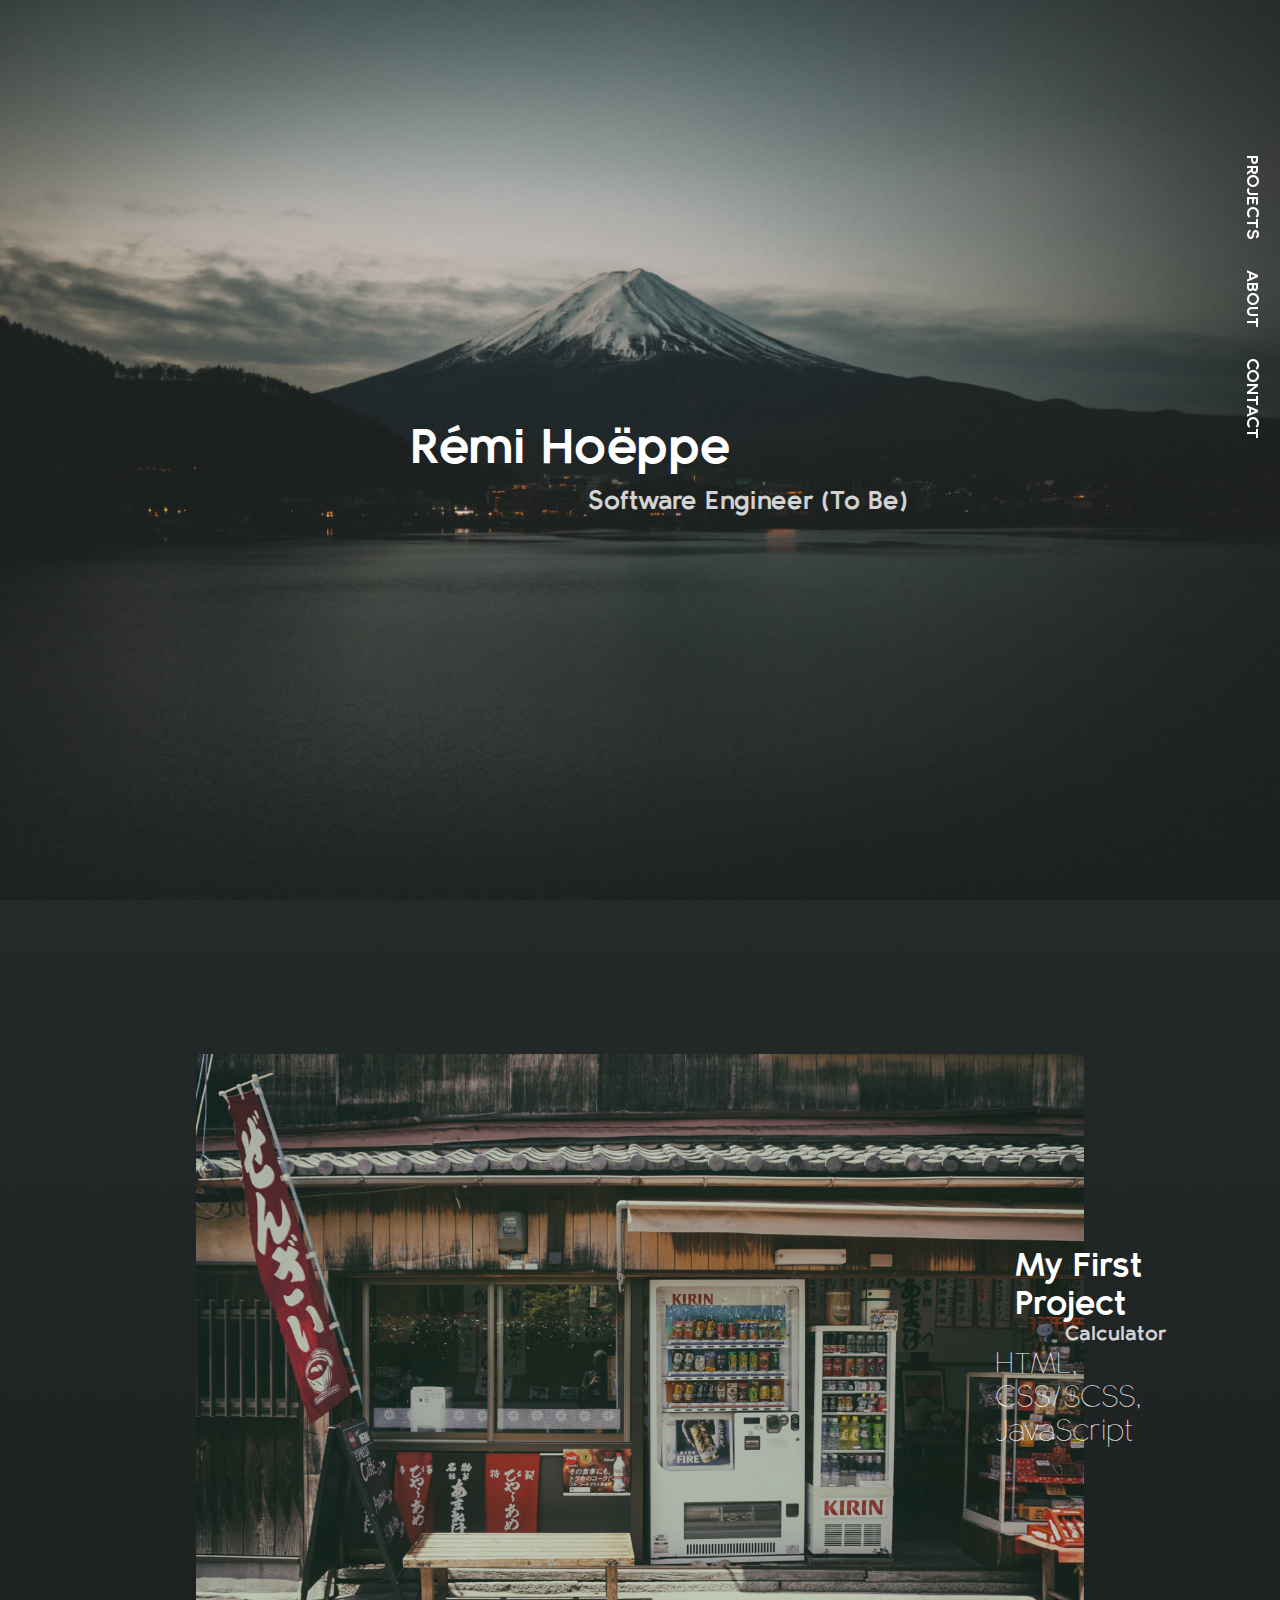
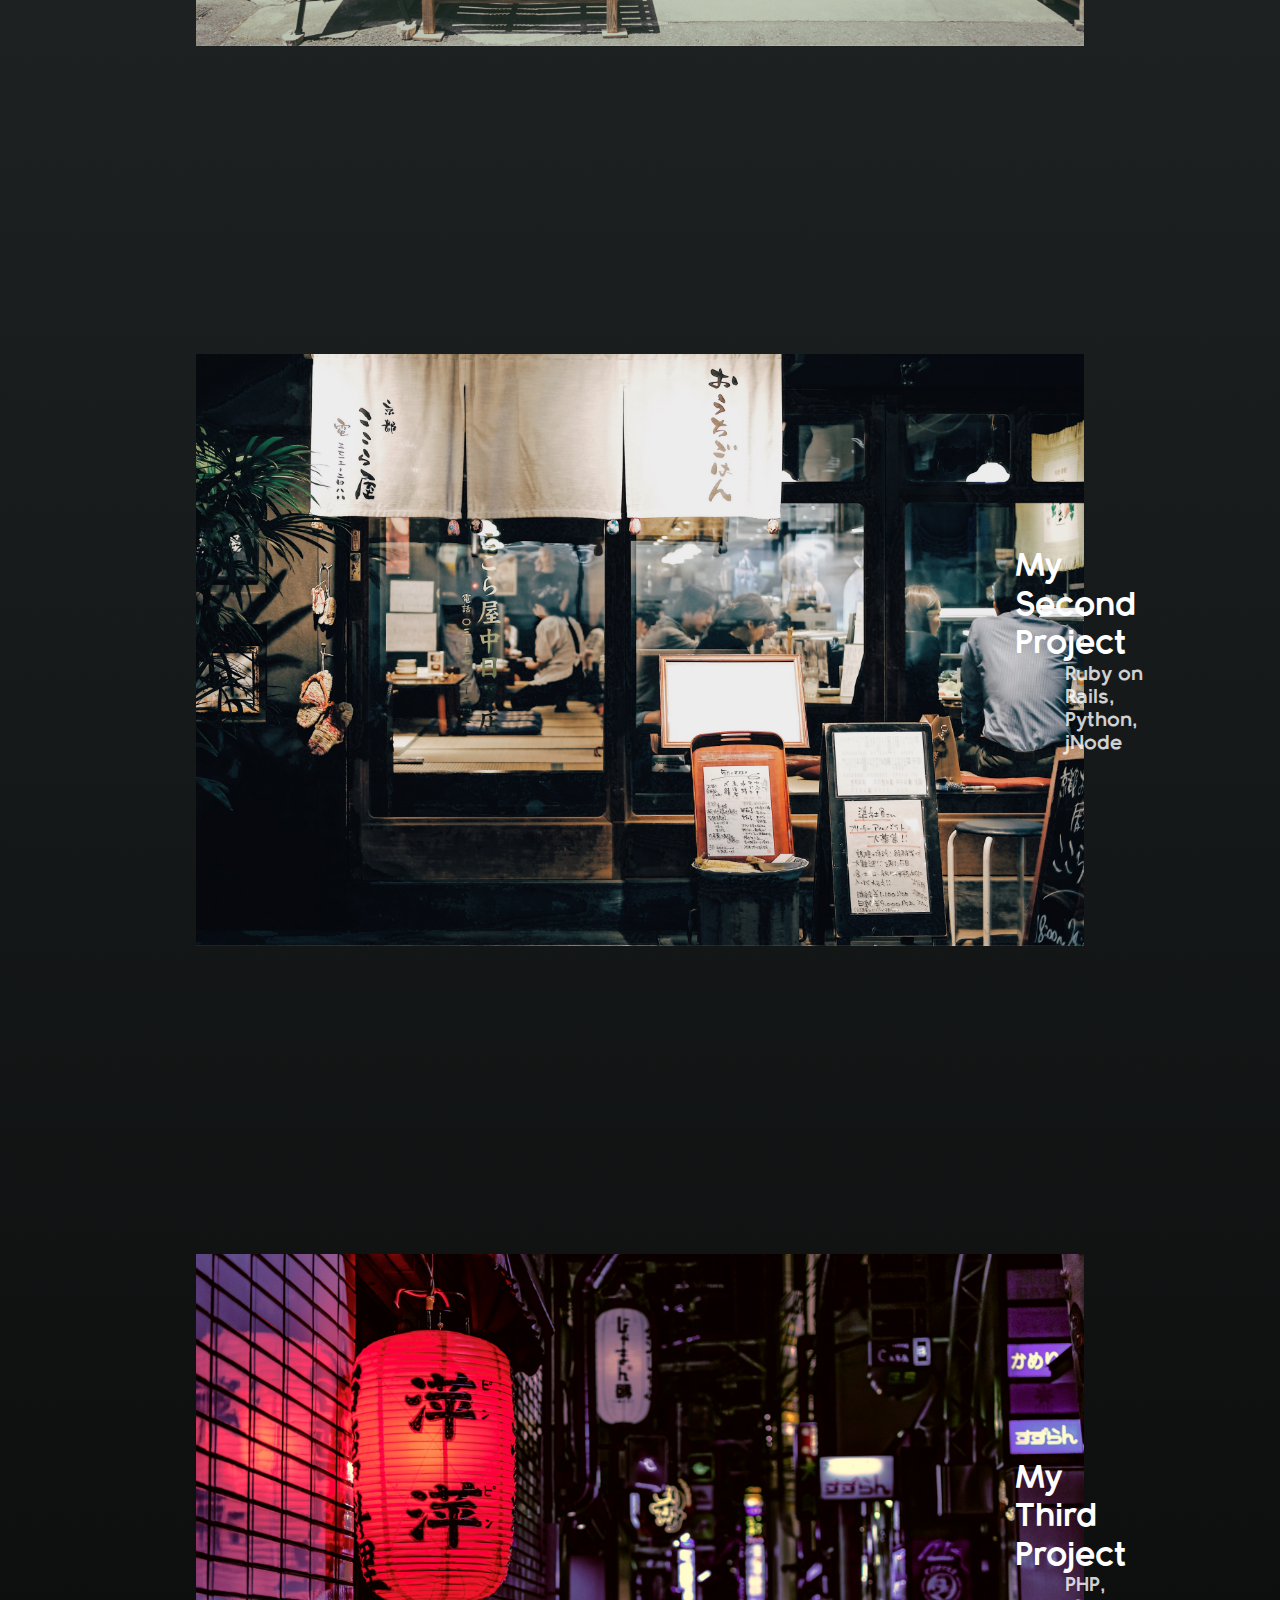
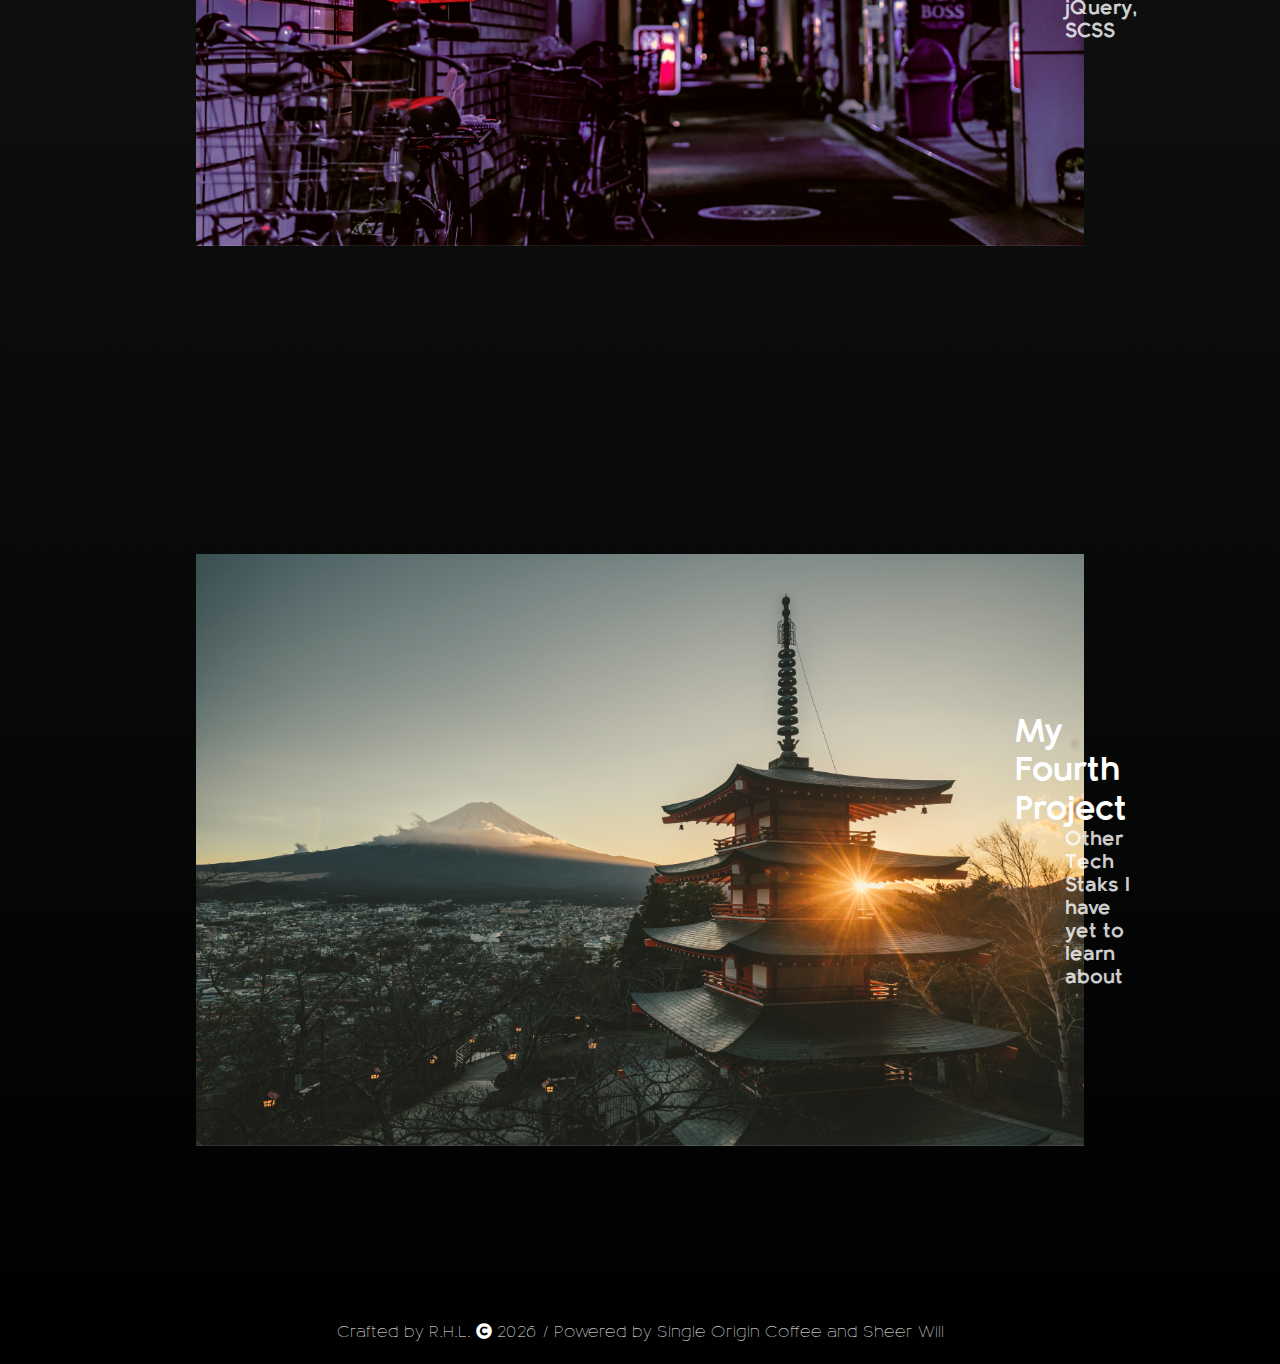
==== index.html @ f12de553 "First Commit" ====
<!DOCTYPE html>
<html lang="en">
<head>
  <meta charset="UTF-8">
  <meta name="viewport" content="width=device-width, initial-scale=1.0">
  <link rel="stylesheet" href="https://stackpath.bootstrapcdn.com/bootstrap/4.5.2/css/bootstrap.min.css">
  <link rel="stylesheet" href="style.css">
  <link rel="stylesheet" href="fonts.css">
  <link rel="stylesheet" href="https://cdnjs.cloudflare.com/ajax/libs/font-awesome/5.15.2/css/all.min.css">
 

  <title>Who's Rémi?</title>
</head>
<body>

<!-- START OF THE NAV BAR -->

<!-- Add Media Query to have nav bar fixed on top of screen -->
  
<nav class="nav">
    <ul>
      <li>
        <a href="index.html">Projects</a>
       </li>
       <li>
        <a href="about.html">About</a>
       </li>
       <li>
        <a href="contact.html">Contact</a>
       </li>
    </ul>
  </nav>

<!-- END OF THE NAV BAR -->
  
<!-- START HEADER // BACKGROUND -->

<!-- Add Media Query to center h1+h2 above each other -->

    <header class="header header__home">
      <div class="header__main">
        <h1>Rémi Hoëppe</h1>
        <h2>Software Engineer (To Be)</h2>
      </div>
    </header>

<!-- END HEADER // BACKGROUND -->

<!-- START OF MAIN PART SECTIONS -->
<!-- Media query on <a> to turn off flex on anchcor tag
  + set width of image to appropiate size
    + increase font size for h1 + h2
    + center text + 
    reduce maring/padding -->

  <div class="container">
    
    <section class="section">

      <div class="section__frame">
       <a href="project1.html"> 
         <img src="Images/frame2.jpg">
          <div class="section__text">
            <h1>My First Project</h1>
            <h2>Calculator</h2>
            <h3>HTML, CSS/SCSS, JavaScript</h3>
          </div>
        </a>
      </div>
    </section>

    <section class="section">
      <div class="section__frame">
        <a href="project2.html">
          <img src="Images/frame3.jpg">
          <div class="section__text">
            <h1>My Second Project</h1>
            <h2>Ruby on Rails, Python, jNode</h2>

          </div>
        </a>
      </div>
    </section>

    <section class="section">
      <div class="section__frame">
        <a href="project3.html">
        <img src="Images/frame4.jpg">
        
        
        <div class="section__text">
          <h1>My Third Project</h1>
          <h2>PHP, jQuery, SCSS</h2>
        </div>
        </a>
      </div>
    </section>

    <section class="section">
      <div class="section__frame">
        <a href="project4.html">
        <img src="Images/frame5.jpg">
        
        <div class="section__text">

          <h1>My Fourth Project</h1>
          <h2>Other Tech Staks I have yet to learn about</h2>

        </div>
        </a>
      </div>
    </section>
  
  </div>

<!-- END OF MAIN PART SECTIONS -->


    <div class="row">
      <div class="col">
        <p class="footer__text">
          Crafted by R.H.L. <i class="fas fa-copyright"></i> 
          <script>document.write(new Date().getFullYear())</script>
          / Powered by Single Origin Coffee and Sheer Will</p>
      </div>
    </div>
  

</body>
</html>
---- style.css ----
body {
  margin: 0px;
  padding: 0px;
  background: #222;
  background-image: -webkit-gradient(linear, left top, left bottom, from(#2d3333), to(black));
  background-image: linear-gradient(#2d3333, black);
  font-family: Bambino-New,Arial, Helvetica, sans-serif;
  color: white;
}

.nav {
  position: fixed;
  -webkit-transform-origin: top left;
          transform-origin: top left;
  left: 100%;
  -webkit-transform: rotate(90deg);
          transform: rotate(90deg);
  margin-top: 100px;
}

.nav ul {
  padding: 0px;
  display: -webkit-box;
  display: -ms-flexbox;
  display: flex;
  -webkit-box-pack: space-evenly;
      -ms-flex-pack: space-evenly;
          justify-content: space-evenly;
  -webkit-margin-before: 1em;
          margin-block-start: 1em;
  -webkit-margin-after: 1em;
          margin-block-end: 1em;
  -webkit-margin-start: 0px;
          margin-inline-start: 0px;
  -webkit-margin-end: 0px;
          margin-inline-end: 0px;
  -webkit-padding-start: 40px;
          padding-inline-start: 40px;
}

.nav ul li {
  list-style-type: none;
}

.nav ul li a {
  padding: 15px;
  color: white;
  font-weight: bold;
  text-decoration: none;
  text-transform: uppercase;
}

.nav ul li a:hover {
  -webkit-text-decoration: line-through 2px #222222;
          text-decoration: line-through 2px #222222;
}

@media (max-width: 768px) {
  .nav {
    position: initial;
    -webkit-transform: none;
            transform: none;
    margin: 0px;
    padding: 0px;
    display: -webkit-box;
    display: -ms-flexbox;
    display: flex;
    -ms-flex-pack: distribute;
        justify-content: space-around;
  }
  .nav ul {
    margin: 10px 0px 5px 0px;
    padding: 0px;
  }
}

.header {
  background-size: cover;
  background-position-x: center;
  height: 100vh;
  display: -webkit-box;
  display: -ms-flexbox;
  display: flex;
  -webkit-box-pack: center;
      -ms-flex-pack: center;
          justify-content: center;
}

.header__home {
  background-image: url("Images/fujisan1.jpg");
}

.header__project1 {
  background-image: url("Images/frame2.jpg");
}

.header__project2 {
  background-image: url("Images/frame3.jpg");
}

.header__project3 {
  background-image: url("Images/frame4.jpg");
}

.header__project4 {
  background-image: url("Images/frame5.jpg");
}

.header__main {
  position: relative;
  top: 46%;
  height: -webkit-fit-content;
  height: -moz-fit-content;
  height: fit-content;
}

.header h1 {
  margin: 0px;
  position: relative;
  right: 50px;
  font-size: 48px;
  font-weight: bold;
  line-height: 1.35;
}

.header h2 {
  margin: 20px;
  font-size: 24px;
  position: relative;
  left: 30%;
  bottom: 15px;
  opacity: 0.8;
  font-weight: bold;
  line-height: 1.35;
}

@media (max-width: 768px) {
  .header__main {
    top: 40%;
  }
  .header h1 {
    position: initial;
    text-align: center;
  }
  .header h2 {
    position: initial;
    text-align: center;
  }
}

.section {
  height: 100vh;
  display: -webkit-box;
  display: -ms-flexbox;
  display: flex;
  -webkit-box-pack: center;
      -ms-flex-pack: center;
          justify-content: center;
}

.section__frame {
  width: 80%;
  display: -webkit-box;
  display: -ms-flexbox;
  display: flex;
  -webkit-box-align: center;
      -ms-flex-align: center;
          align-items: center;
}

.section__frame a {
  display: -webkit-box;
  display: -ms-flexbox;
  display: flex;
  -webkit-box-align: center;
      -ms-flex-align: center;
          align-items: center;
  color: white;
  text-decoration: none;
}

.section__frame a:hover {
  cursor: crosshair;
}

.section__frame img {
  width: 66%;
  max-height: 66vh;
  width: 100%;
}

.section__text {
  position: relative;
  right: 10%;
  text-shadow: 2px;
}

.section__text h1 {
  font-size: 2.5vw;
  margin: 0px 20px;
  font-weight: bold;
}

.section__text h2 {
  opacity: 0.8;
  margin: 0px 70px;
  margin-right: 0px;
  font-size: 1.5vw;
  font-weight: bold;
}

@media (max-width: 768px) {
  .container {
    margin-top: 100px;
  }
  .section {
    display: initial;
    height: 600px;
  }
  .section__text {
    position: initial;
    right: 0%;
    text-align: center;
  }
  .section__text h1 {
    margin: 0px;
    margin: 20px 0px;
    font-size: 30px;
  }
  .section__text h2 {
    margin: 0px;
    margin: 20px 0px 50px 0px;
    font-size: 20px;
  }
  .section__frame {
    width: 100%;
    border: 2px solid white;
    margin: 10px 0px;
  }
  .section__frame a {
    display: initial;
  }
}

.footer__text {
  text-align: center;
  margin: 20px;
}
/*# sourceMappingURL=style.css.map */
---- fonts.css ----
@font-face {
    font-family: Bambino-New;
    src: url(Font/BambinoNew-Regular.ttf);
  }
  
  @font-face {
    font-family: Bambino-New;
    src: url(Font/BambinoNew-Bold.ttf);
    font-weight: bold;
  }

  @font-face {
    font-family: Bambino-New;
    src: url(Font/BambinoNew-Thin.ttf);
    font-weight: thin;
  }

  @font-face {
    font-family: Bambino-New;
    src: url(Font/BambinoNew-BlackItalic.ttf);
    font-weight: 700;
    font-style: italic;
  }
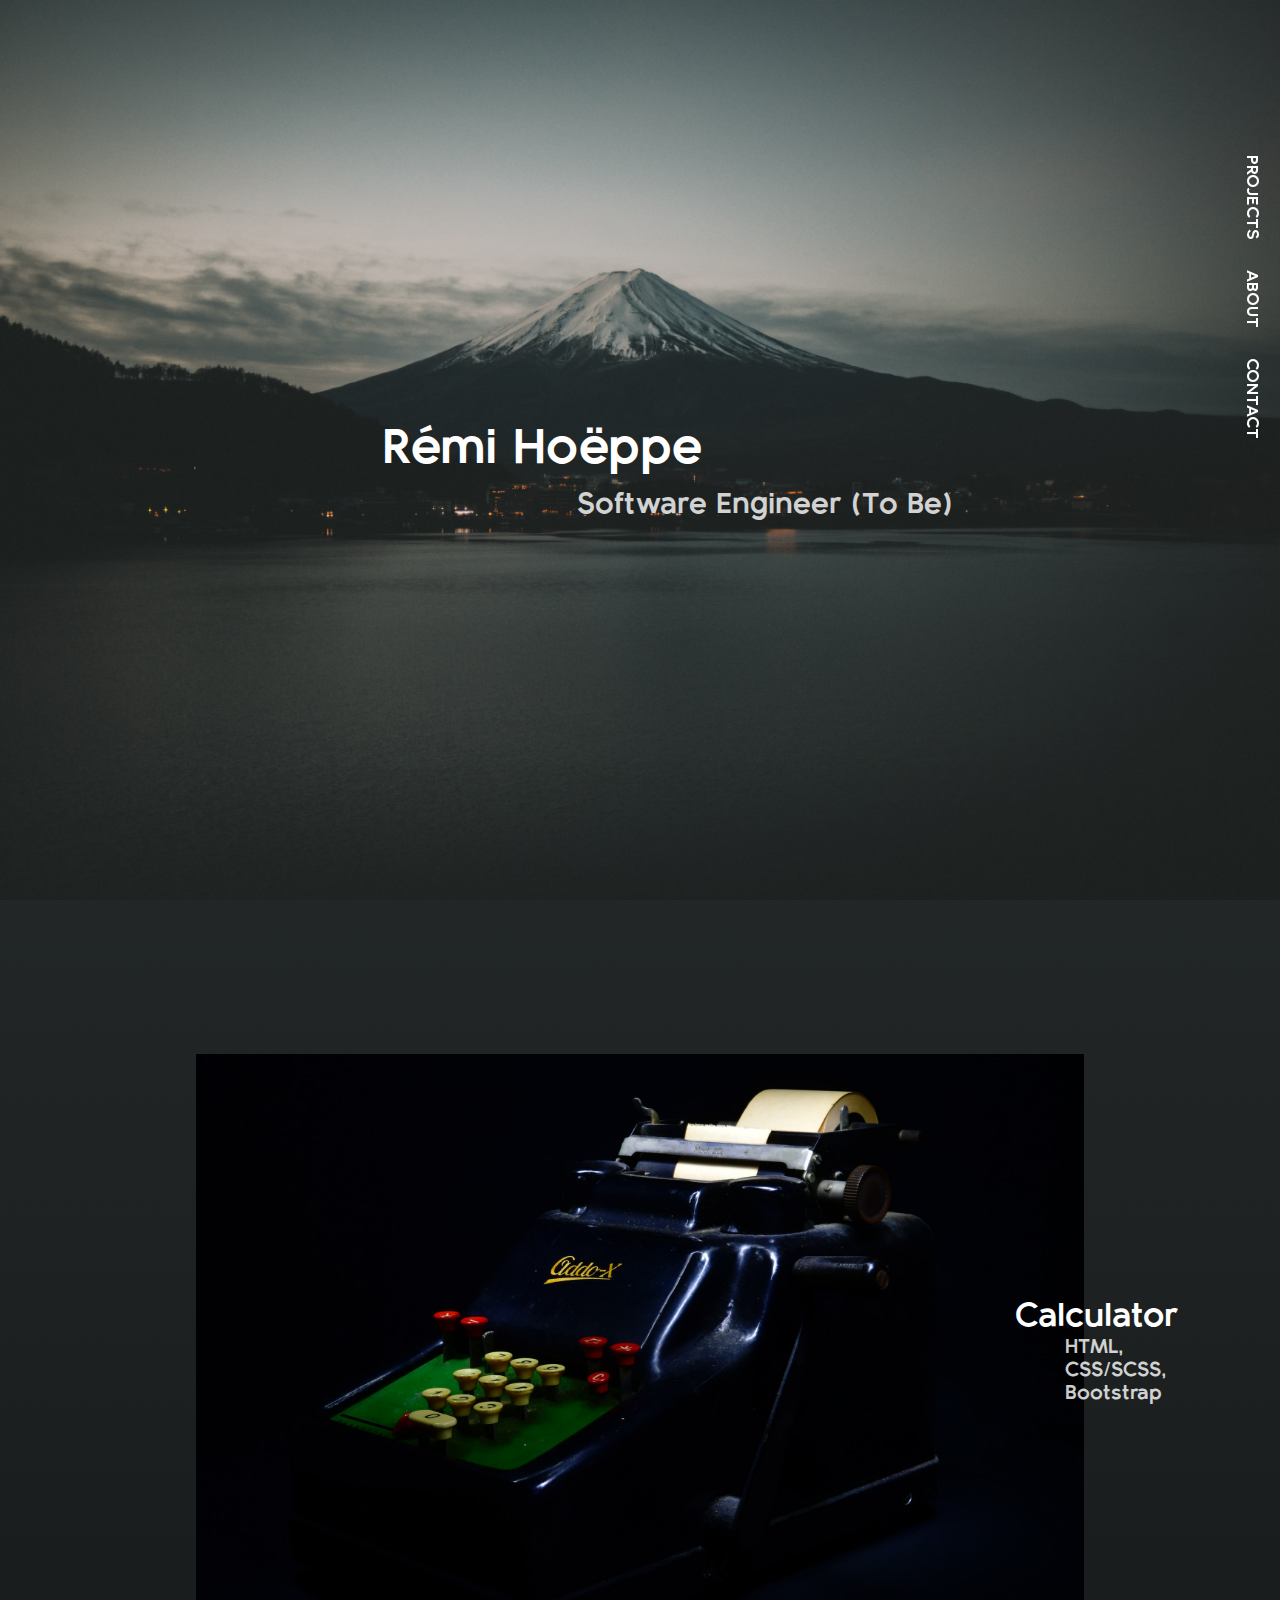
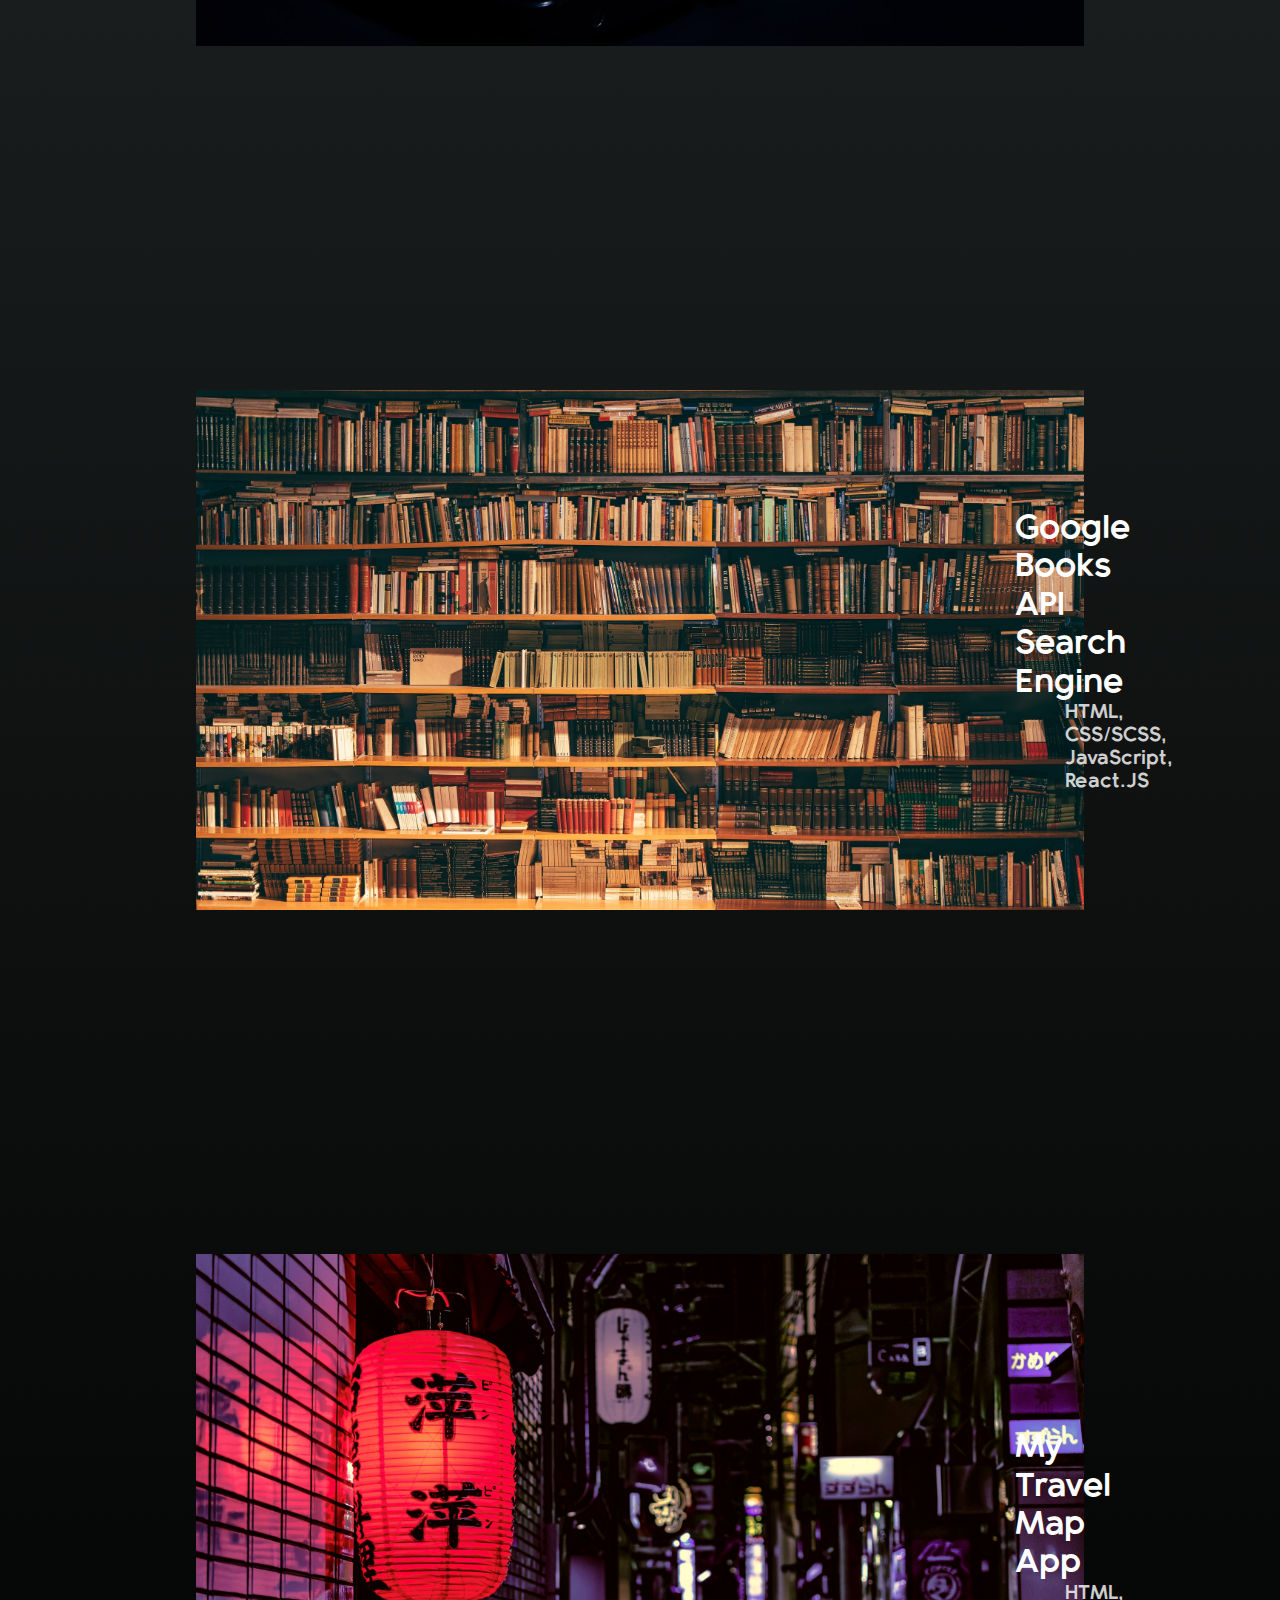
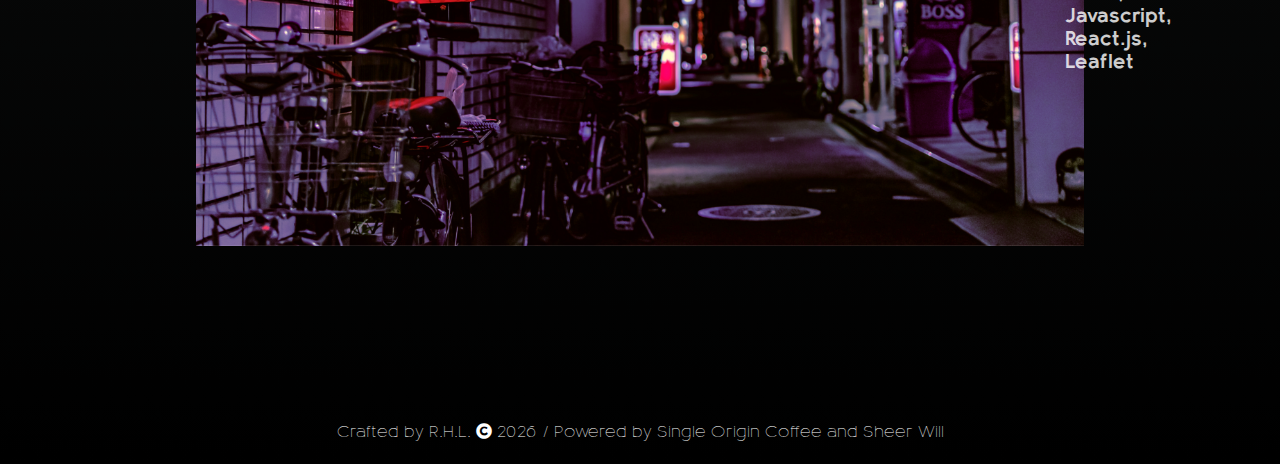
==== commit b621fd88: "update" ====
--- a/index.html
+++ b/index.html
@@ -59,11 +59,10 @@
 
       <div class="section__frame">
        <a href="project1.html"> 
-         <img src="Images/frame2.jpg">
+         <img src="Images/calculator1.jpg">
           <div class="section__text">
-            <h1>My First Project</h1>
-            <h2>Calculator</h2>
-            <h3>HTML, CSS/SCSS, JavaScript</h3>
+            <h1>Calculator</h1>
+            <h2>HTML, CSS/SCSS, Bootstrap</h2>
           </div>
         </a>
       </div>
@@ -72,10 +71,10 @@
     <section class="section">
       <div class="section__frame">
         <a href="project2.html">
-          <img src="Images/frame3.jpg">
+          <img src="Images/book1.jpg">
           <div class="section__text">
-            <h1>My Second Project</h1>
-            <h2>Ruby on Rails, Python, jNode</h2>
+            <h1>Google Books API Search Engine</h1>
+            <h2>HTML, CSS/SCSS, JavaScript, React.JS</h2>
 
           </div>
         </a>
@@ -89,14 +88,14 @@
         
         
         <div class="section__text">
-          <h1>My Third Project</h1>
-          <h2>PHP, jQuery, SCSS</h2>
+          <h1>My Travel Map App</h1>
+          <h2>HTML, Javascript, React.js, Leaflet</h2>
         </div>
         </a>
       </div>
     </section>
 
-    <section class="section">
+    <!-- <section class="section">
       <div class="section__frame">
         <a href="project4.html">
         <img src="Images/frame5.jpg">
@@ -109,7 +108,7 @@
         </div>
         </a>
       </div>
-    </section>
+    </section> -->
   
   </div>
 
--- a/style.css
+++ b/style.css
@@ -2,46 +2,31 @@
   margin: 0px;
   padding: 0px;
   background: #222;
-  background-image: -webkit-gradient(linear, left top, left bottom, from(#2d3333), to(black));
   background-image: linear-gradient(#2d3333, black);
-  font-family: Bambino-New,Arial, Helvetica, sans-serif;
+  font-family: Bambino-New, Arial, Helvetica, sans-serif;
   color: white;
 }
 
 .nav {
   position: fixed;
-  -webkit-transform-origin: top left;
-          transform-origin: top left;
+  transform-origin: top left;
   left: 100%;
-  -webkit-transform: rotate(90deg);
-          transform: rotate(90deg);
+  transform: rotate(90deg);
   margin-top: 100px;
 }
-
 .nav ul {
   padding: 0px;
-  display: -webkit-box;
-  display: -ms-flexbox;
   display: flex;
-  -webkit-box-pack: space-evenly;
-      -ms-flex-pack: space-evenly;
-          justify-content: space-evenly;
-  -webkit-margin-before: 1em;
-          margin-block-start: 1em;
-  -webkit-margin-after: 1em;
-          margin-block-end: 1em;
-  -webkit-margin-start: 0px;
-          margin-inline-start: 0px;
-  -webkit-margin-end: 0px;
-          margin-inline-end: 0px;
-  -webkit-padding-start: 40px;
-          padding-inline-start: 40px;
+  justify-content: space-evenly;
+  margin-block-start: 1em;
+  margin-block-end: 1em;
+  margin-inline-start: 0px;
+  margin-inline-end: 0px;
+  padding-inline-start: 40px;
 }
-
 .nav ul li {
   list-style-type: none;
 }
-
 .nav ul li a {
   padding: 15px;
   color: white;
@@ -49,71 +34,51 @@
   text-decoration: none;
   text-transform: uppercase;
 }
-
 .nav ul li a:hover {
-  -webkit-text-decoration: line-through 2px #222222;
-          text-decoration: line-through 2px #222222;
+  text-decoration: line-through 2px #222222;
 }
 
 @media (max-width: 768px) {
   .nav {
     position: initial;
-    -webkit-transform: none;
-            transform: none;
+    transform: none;
     margin: 0px;
     padding: 0px;
-    display: -webkit-box;
-    display: -ms-flexbox;
     display: flex;
-    -ms-flex-pack: distribute;
-        justify-content: space-around;
+    justify-content: space-around;
   }
   .nav ul {
     margin: 10px 0px 5px 0px;
     padding: 0px;
   }
 }
-
 .header {
   background-size: cover;
   background-position-x: center;
   height: 100vh;
-  display: -webkit-box;
-  display: -ms-flexbox;
   display: flex;
-  -webkit-box-pack: center;
-      -ms-flex-pack: center;
-          justify-content: center;
+  justify-content: center;
 }
-
 .header__home {
   background-image: url("Images/fujisan1.jpg");
 }
-
 .header__project1 {
-  background-image: url("Images/frame2.jpg");
+  background-image: url("Images/calculator1.jpg");
 }
-
 .header__project2 {
-  background-image: url("Images/frame3.jpg");
+  background-image: url("Images/book1.jpg");
 }
-
 .header__project3 {
-  background-image: url("Images/frame4.jpg");
+  background-image: url("Images/travel-map-app-1.jpg");
 }
-
 .header__project4 {
   background-image: url("Images/frame5.jpg");
 }
-
 .header__main {
   position: relative;
   top: 46%;
-  height: -webkit-fit-content;
-  height: -moz-fit-content;
   height: fit-content;
 }
-
 .header h1 {
   margin: 0px;
   position: relative;
@@ -122,10 +87,9 @@
   font-weight: bold;
   line-height: 1.35;
 }
-
 .header h2 {
   margin: 20px;
-  font-size: 24px;
+  font-size: 28px;
   position: relative;
   left: 30%;
   bottom: 15px;
@@ -147,60 +111,40 @@
     text-align: center;
   }
 }
-
 .section {
   height: 100vh;
-  display: -webkit-box;
-  display: -ms-flexbox;
   display: flex;
-  -webkit-box-pack: center;
-      -ms-flex-pack: center;
-          justify-content: center;
+  justify-content: center;
 }
-
 .section__frame {
   width: 80%;
-  display: -webkit-box;
-  display: -ms-flexbox;
   display: flex;
-  -webkit-box-align: center;
-      -ms-flex-align: center;
-          align-items: center;
+  align-items: center;
 }
-
 .section__frame a {
-  display: -webkit-box;
-  display: -ms-flexbox;
   display: flex;
-  -webkit-box-align: center;
-      -ms-flex-align: center;
-          align-items: center;
+  align-items: center;
   color: white;
   text-decoration: none;
 }
-
 .section__frame a:hover {
   cursor: crosshair;
 }
-
 .section__frame img {
   width: 66%;
   max-height: 66vh;
   width: 100%;
 }
-
 .section__text {
   position: relative;
   right: 10%;
   text-shadow: 2px;
 }
-
 .section__text h1 {
   font-size: 2.5vw;
   margin: 0px 20px;
   font-weight: bold;
 }
-
 .section__text h2 {
   opacity: 0.8;
   margin: 0px 70px;
@@ -213,6 +157,7 @@
   .container {
     margin-top: 100px;
   }
+
   .section {
     display: initial;
     height: 600px;
@@ -241,9 +186,9 @@
     display: initial;
   }
 }
-
 .footer__text {
   text-align: center;
   margin: 20px;
 }
-/*# sourceMappingURL=style.css.map */+
+/*# sourceMappingURL=style.css.map */
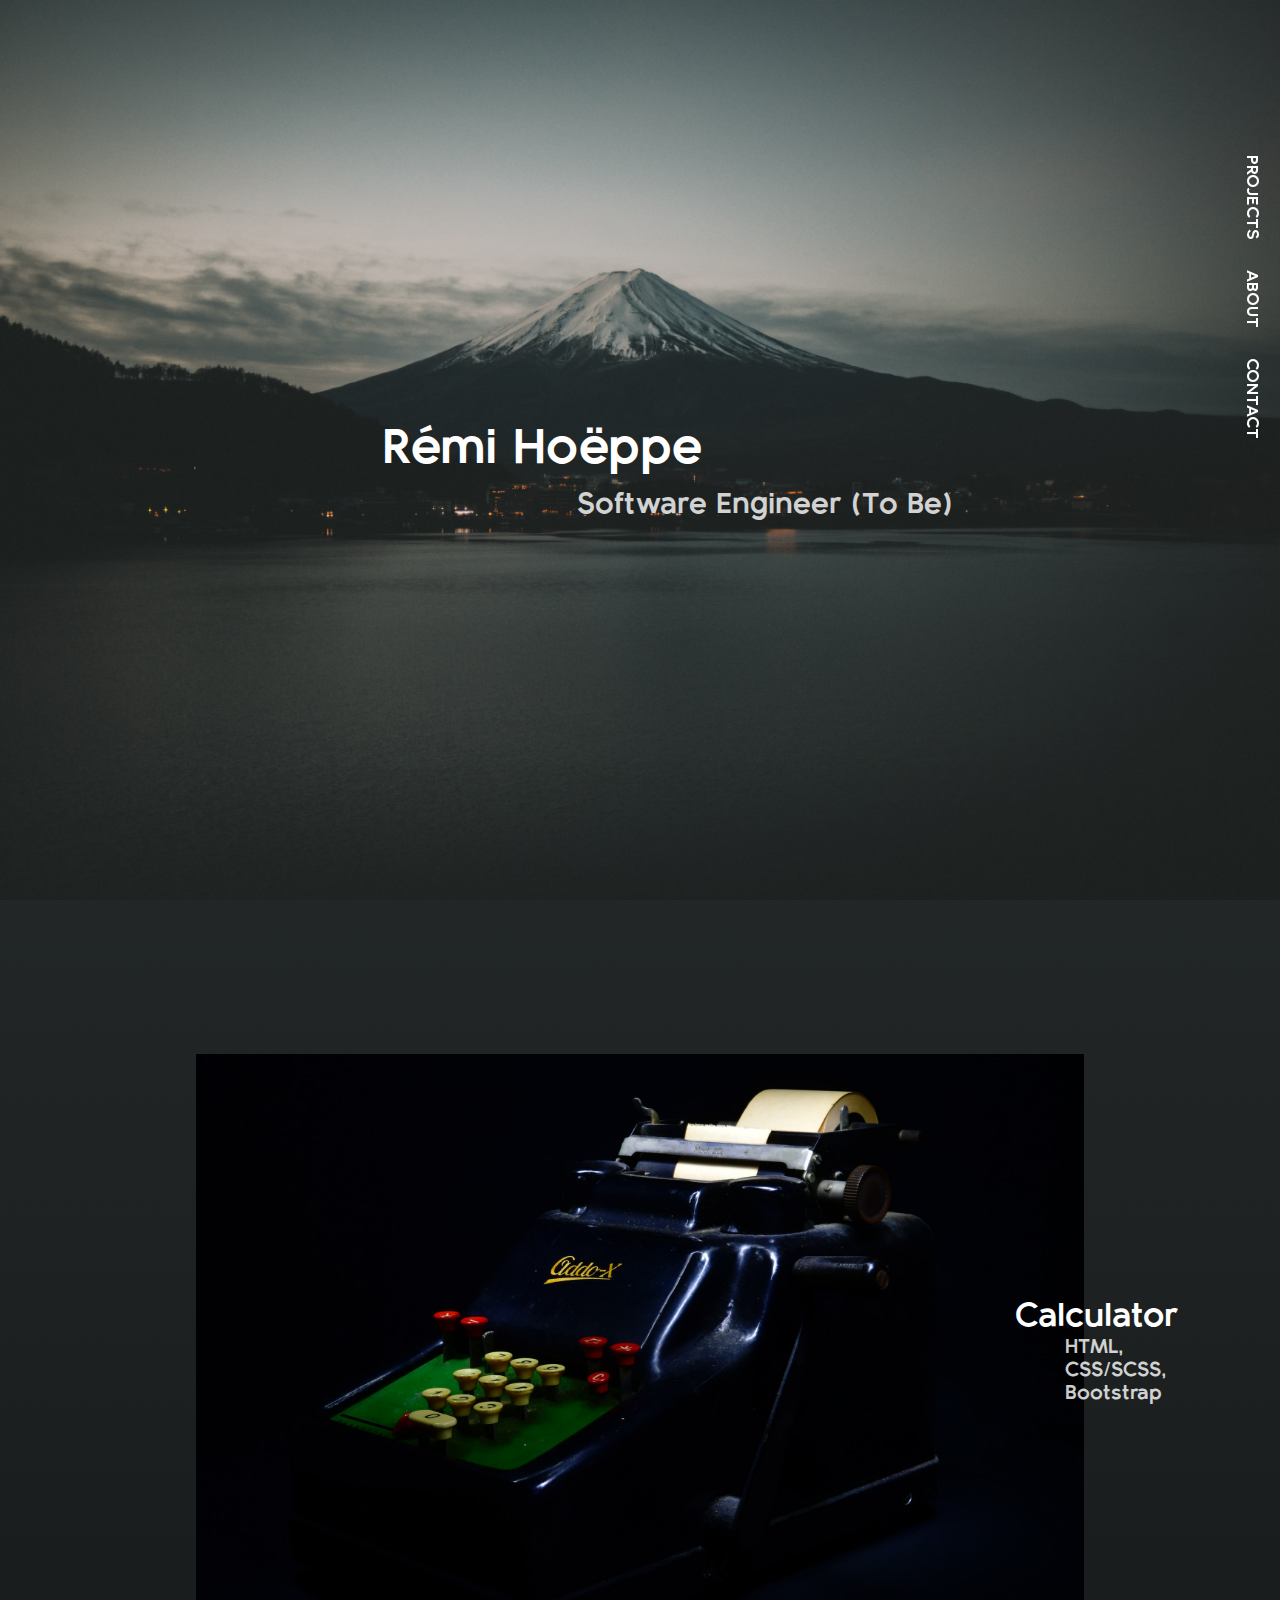
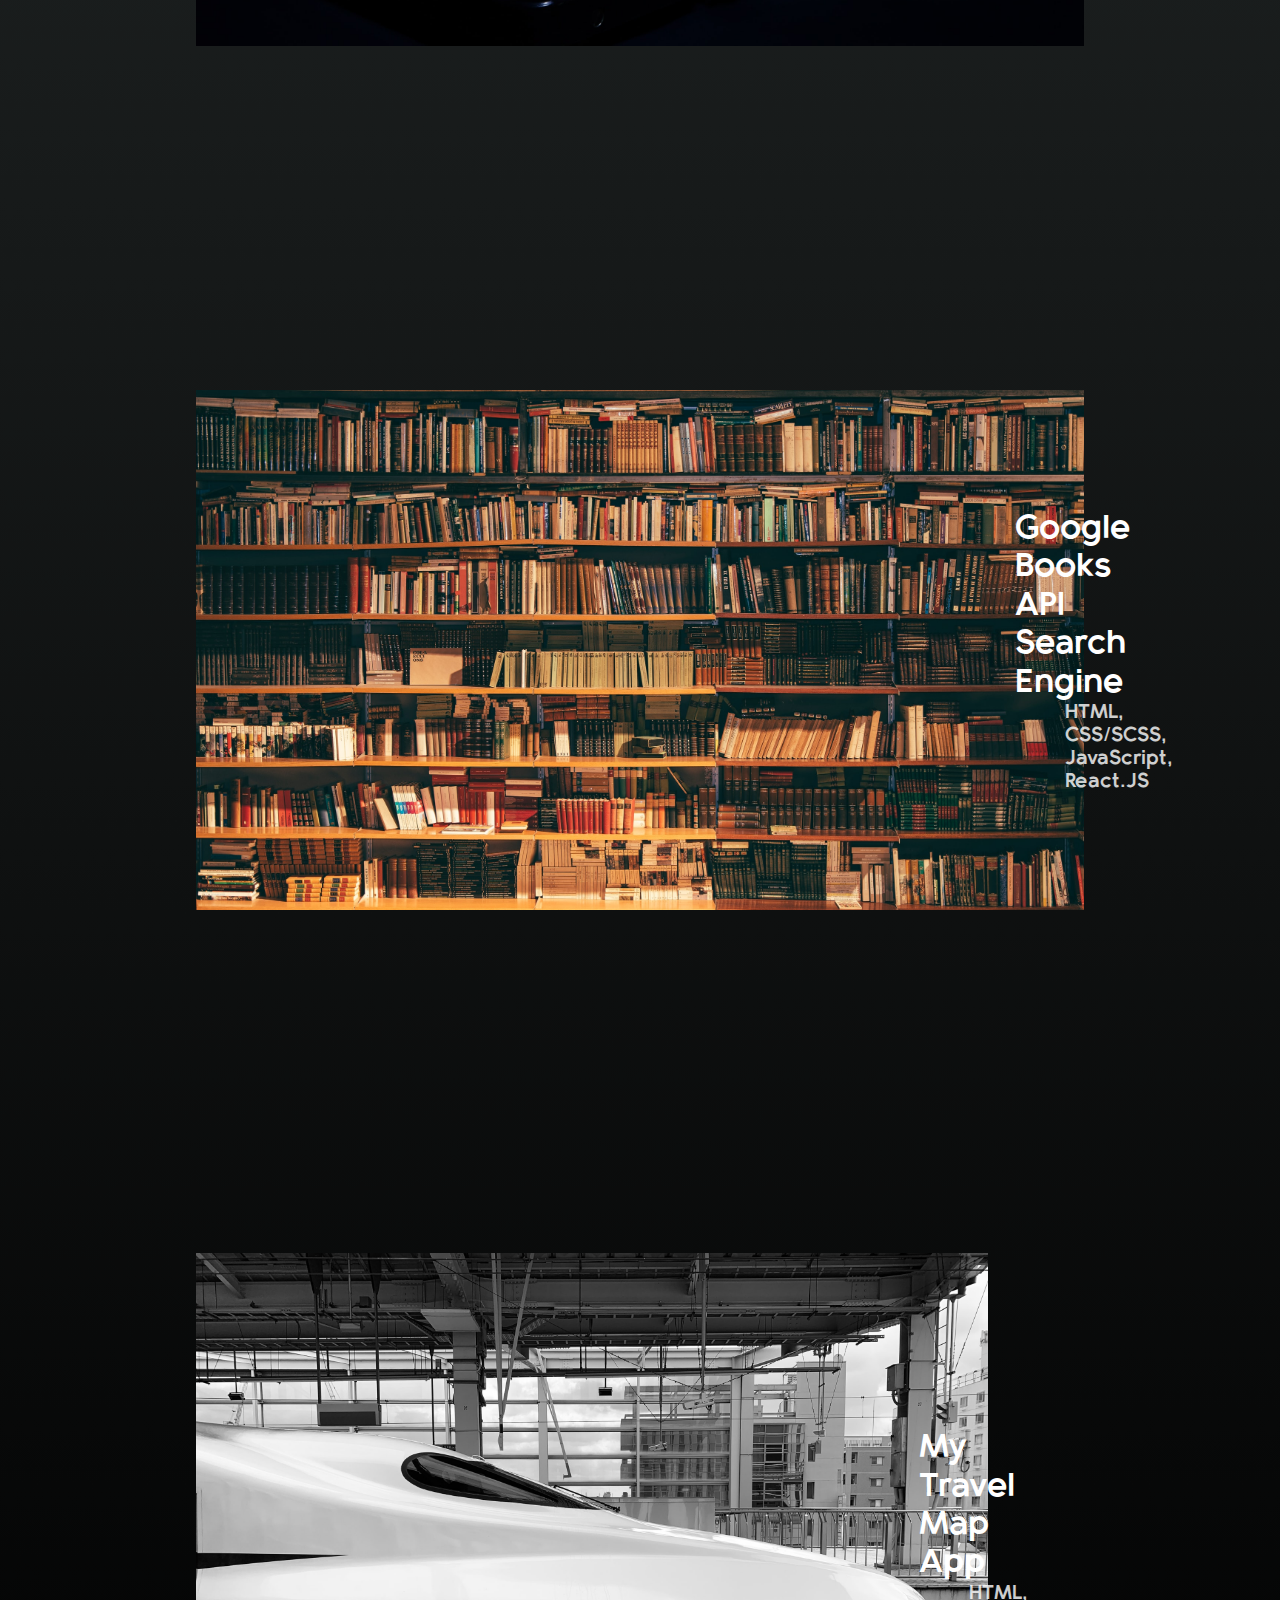
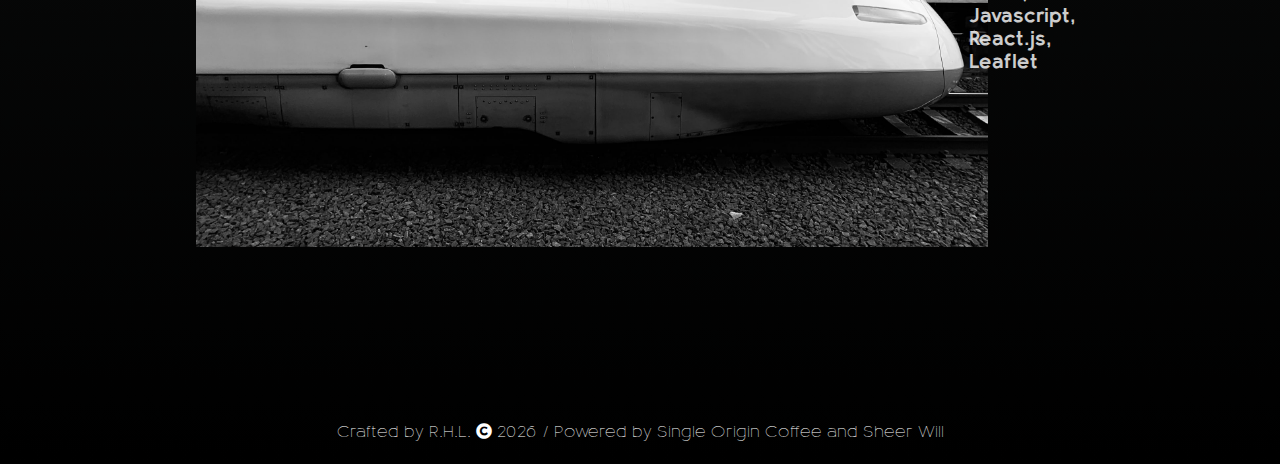
==== commit a19a5ef8: "update" ====
--- a/index.html
+++ b/index.html
@@ -84,7 +84,7 @@
     <section class="section">
       <div class="section__frame">
         <a href="project3.html">
-        <img src="Images/frame4.jpg">
+        <img src="Images/travel-map-app-1.jpg">
         
         
         <div class="section__text">
